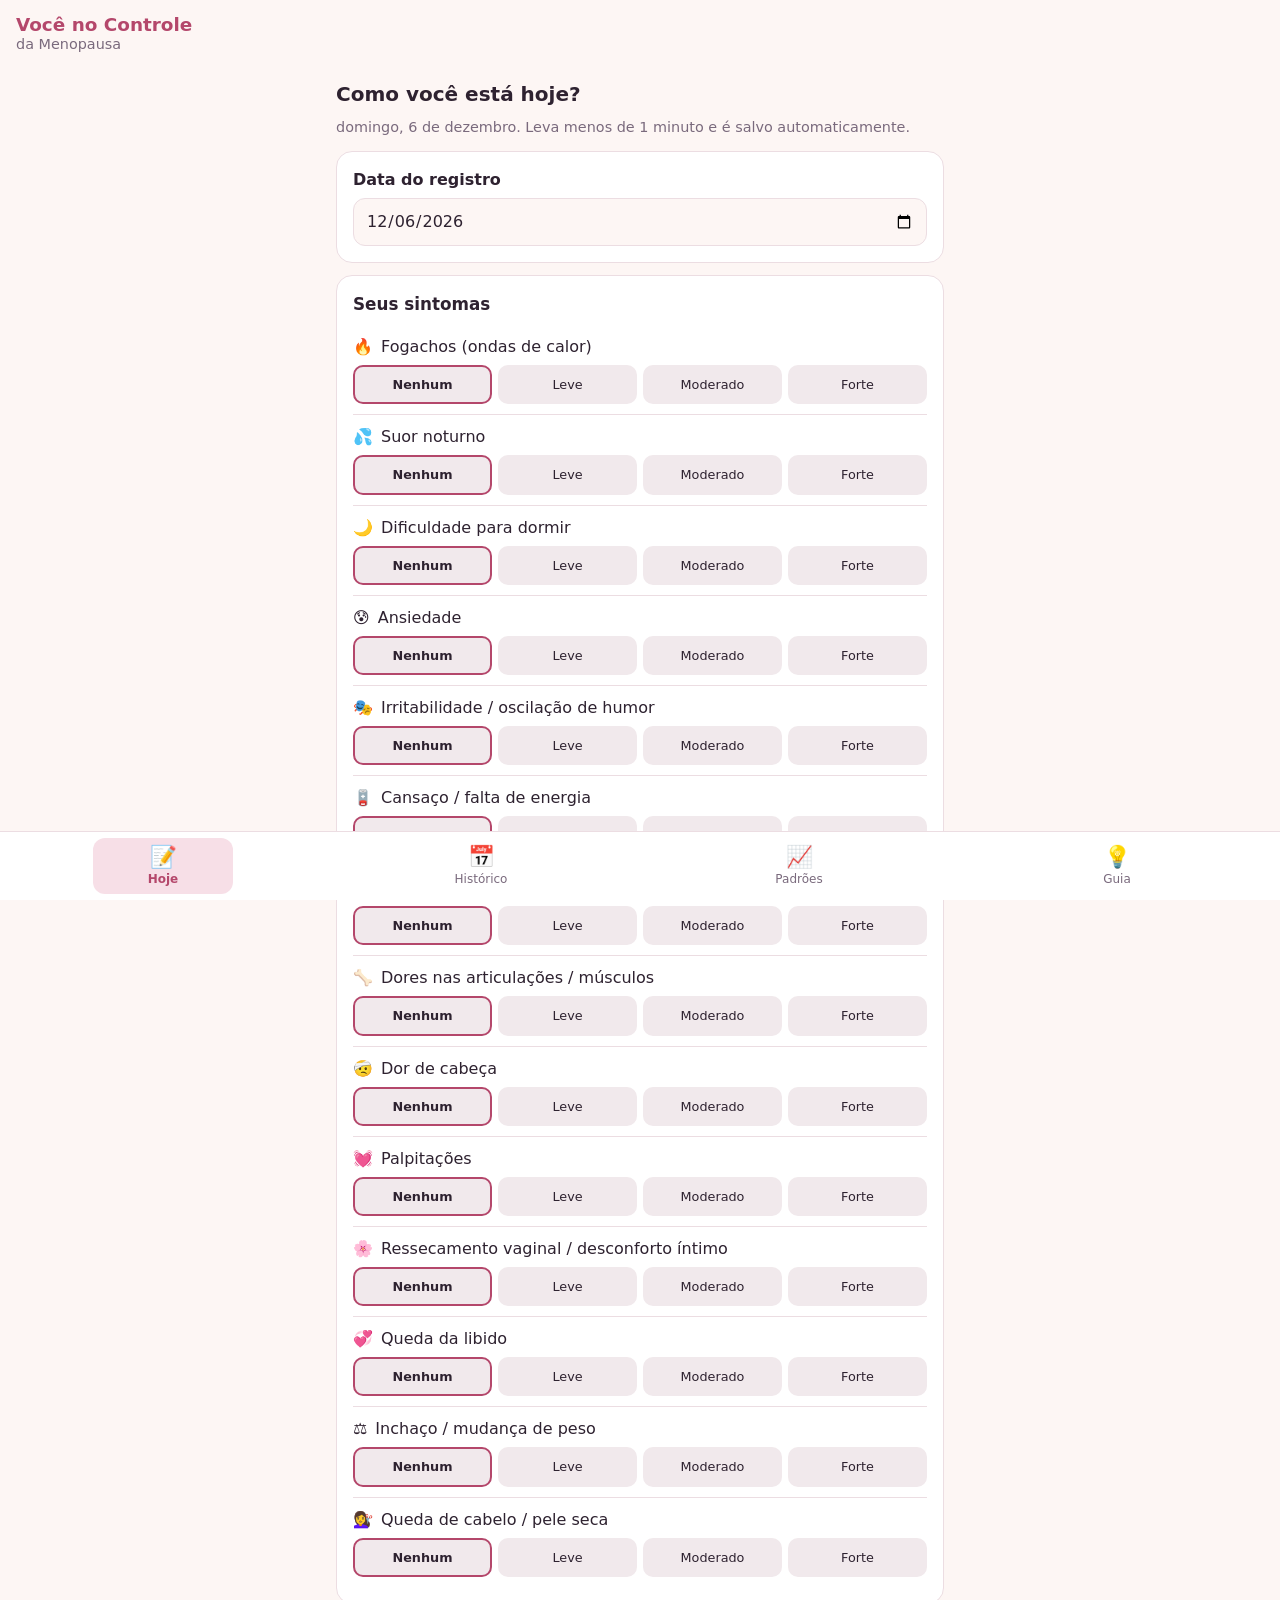
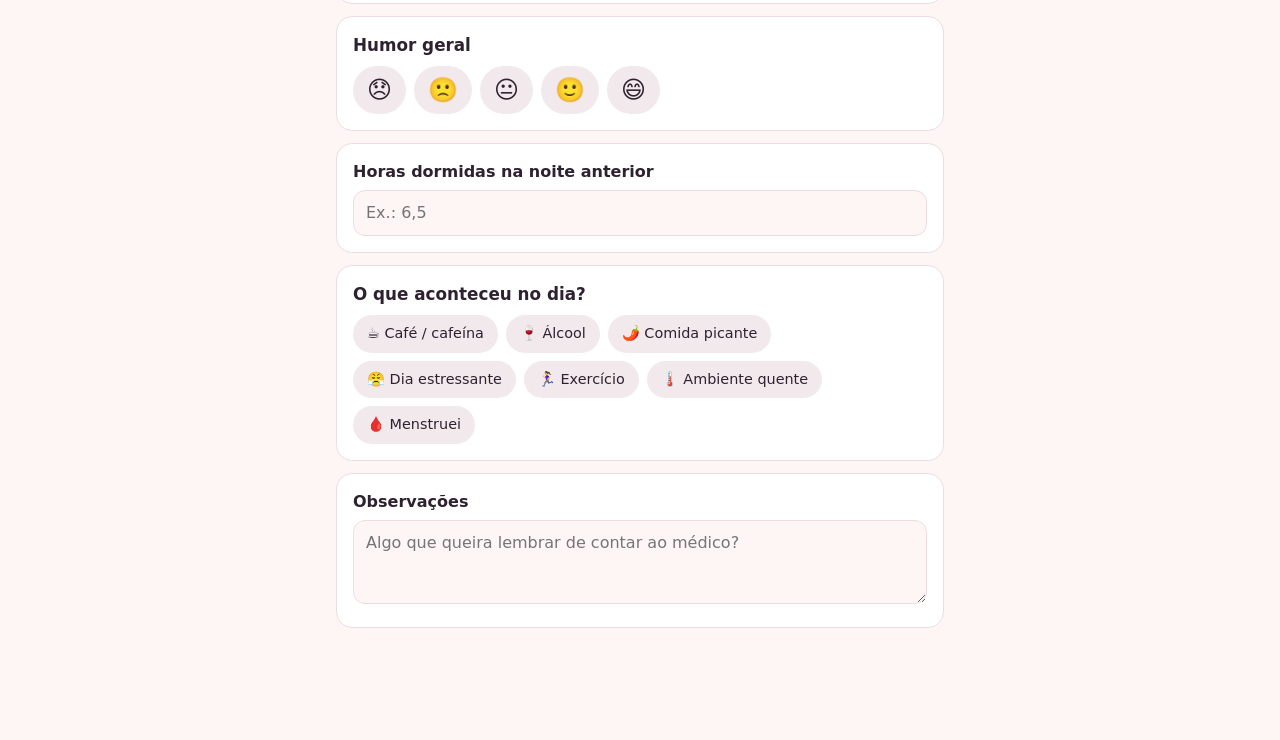
==== index.html @ 67b9ea37 "Adiciona app PWA de acompanhamento da menopausa Registro diário de sintomas, histórico com exportaçã" ====
<!doctype html>
<html lang="pt-BR">
<head>
  <meta charset="utf-8">
  <meta name="viewport" content="width=device-width, initial-scale=1, viewport-fit=cover">
  <meta name="theme-color" content="#b4476b">
  <meta name="description" content="Registre sintomas, identifique padrões e receba orientações claras sobre a menopausa.">
  <title>Você no Controle da Menopausa</title>
  <link rel="manifest" href="manifest.webmanifest">
  <link rel="icon" href="icon.svg" type="image/svg+xml">
  <link rel="apple-touch-icon" href="icon.svg">
  <link rel="stylesheet" href="styles.css">
</head>
<body>
  <header class="topbar">
    <h1>Você no Controle <span>da Menopausa</span></h1>
  </header>

  <main id="view" tabindex="-1"></main>

  <nav class="tabbar" aria-label="Navegação principal">
    <button data-tab="hoje" aria-label="Registro do dia"><i>📝</i>Hoje</button>
    <button data-tab="historico" aria-label="Histórico"><i>📅</i>Histórico</button>
    <button data-tab="padroes" aria-label="Padrões"><i>📈</i>Padrões</button>
    <button data-tab="guia" aria-label="Guia de orientações"><i>💡</i>Guia</button>
  </nav>

  <div id="toast" role="status" aria-live="polite"></div>
  <script src="app.js"></script>
</body>
</html>
---- styles.css ----
:root {
  --bg: #fdf6f4;
  --card: #ffffff;
  --text: #2e2230;
  --muted: #7a6a7d;
  --brand: #b4476b;
  --brand-soft: #f7dfe7;
  --ok: #3f8f6b;
  --warn: #c4572f;
  --border: #ecdde2;
  --lvl0: #f1e9ec;
  --lvl1: #f4c7d4;
  --lvl2: #e58aa6;
  --lvl3: #b4476b;
  --radius: 16px;
}
@media (prefers-color-scheme: dark) {
  :root {
    --bg: #1c1620;
    --card: #271f2c;
    --text: #f3e9f1;
    --muted: #b3a2b6;
    --brand: #e07a9c;
    --brand-soft: #3a2633;
    --ok: #6cc59b;
    --warn: #f08a5d;
    --border: #3a2f40;
    --lvl0: #342a39;
    --lvl1: #6e3a50;
    --lvl2: #b4527a;
    --lvl3: #e07a9c;
  }
}
* { box-sizing: border-box; }
html { -webkit-text-size-adjust: 100%; }
body {
  margin: 0;
  background: var(--bg);
  color: var(--text);
  font: 16px/1.5 system-ui, -apple-system, "Segoe UI", Roboto, sans-serif;
  padding-bottom: calc(76px + env(safe-area-inset-bottom));
}
.topbar {
  padding: 14px 16px 6px;
  padding-top: calc(14px + env(safe-area-inset-top));
}
.topbar h1 { margin: 0; font-size: 1.15rem; color: var(--brand); line-height: 1.2; }
.topbar h1 span { display: block; font-weight: 500; color: var(--muted); font-size: .9rem; }

main { max-width: 640px; margin: 0 auto; padding: 8px 16px 24px; outline: none; }
h2 { font-size: 1.25rem; margin: 12px 0 8px; }
h3 { font-size: 1.05rem; margin: 0 0 8px; }
p { margin: 0 0 10px; }
.muted { color: var(--muted); font-size: .9rem; }

.card {
  background: var(--card);
  border: 1px solid var(--border);
  border-radius: var(--radius);
  padding: 16px;
  margin: 12px 0;
}
.card.alert { border-color: var(--warn); }
.card.alert h3 { color: var(--warn); }

/* Bottom tab bar */
.tabbar {
  position: fixed; left: 0; right: 0; bottom: 0;
  display: flex; justify-content: space-around;
  background: var(--card);
  border-top: 1px solid var(--border);
  padding: 6px 4px calc(6px + env(safe-area-inset-bottom));
}
.tabbar button {
  flex: 1; max-width: 140px;
  background: none; border: 0; color: var(--muted);
  font: inherit; font-size: .75rem; padding: 6px 0; cursor: pointer;
  border-radius: 12px;
}
.tabbar button i { display: block; font-style: normal; font-size: 1.35rem; line-height: 1.2; }
.tabbar button.active { color: var(--brand); font-weight: 600; background: var(--brand-soft); }

/* Form controls */
label.field { display: block; font-weight: 600; margin-bottom: 6px; }
input[type=date], input[type=number], textarea {
  width: 100%; font: inherit; color: var(--text);
  background: var(--bg); border: 1px solid var(--border);
  border-radius: 12px; padding: 10px 12px;
}
textarea { min-height: 84px; resize: vertical; }
:focus-visible { outline: 3px solid var(--brand); outline-offset: 2px; }

.btn {
  font: inherit; font-weight: 600; cursor: pointer;
  background: var(--brand); color: #fff; border: 0;
  border-radius: 12px; padding: 10px 16px;
}
.btn.ghost { background: var(--brand-soft); color: var(--brand); }
.btn.danger { background: transparent; color: var(--warn); border: 1px solid var(--warn); }
.btn-row { display: flex; flex-wrap: wrap; gap: 8px; margin-top: 8px; }

/* Symptom rows */
.sym { padding: 10px 0; border-top: 1px solid var(--border); }
.sym:first-of-type { border-top: 0; }
.sym-name { display: flex; align-items: center; gap: 8px; margin-bottom: 6px; font-weight: 500; }
.seg { display: grid; grid-template-columns: repeat(4, 1fr); gap: 6px; }
.seg button {
  font: inherit; font-size: .8rem; padding: 8px 2px; cursor: pointer;
  background: var(--lvl0); color: var(--text);
  border: 2px solid transparent; border-radius: 10px;
}
.seg button[aria-pressed=true] { border-color: var(--brand); font-weight: 700; }
.seg button[data-v="1"][aria-pressed=true] { background: var(--lvl1); }
.seg button[data-v="2"][aria-pressed=true] { background: var(--lvl2); color: #fff; }
.seg button[data-v="3"][aria-pressed=true] { background: var(--lvl3); color: #fff; }

/* Chips (mood, triggers) */
.chips { display: flex; flex-wrap: wrap; gap: 8px; }
.chip {
  font: inherit; font-size: .9rem; cursor: pointer;
  background: var(--lvl0); color: var(--text);
  border: 2px solid transparent; border-radius: 999px; padding: 6px 12px;
}
.chip[aria-pressed=true] { background: var(--brand-soft); border-color: var(--brand); color: var(--brand); font-weight: 600; }
.moods .chip { font-size: 1.5rem; padding: 4px 12px; }

/* Lists */
.entry { display: flex; gap: 12px; align-items: flex-start; cursor: pointer; }
.entry .date { min-width: 52px; text-align: center; font-weight: 700; color: var(--brand); line-height: 1.1; }
.entry .date small { display: block; font-weight: 500; color: var(--muted); text-transform: uppercase; font-size: .7rem; }
.entry .body { flex: 1; min-width: 0; }
.tag { display: inline-block; font-size: .78rem; background: var(--brand-soft); color: var(--brand); border-radius: 999px; padding: 1px 8px; margin: 2px 4px 2px 0; }
.score { font-weight: 700; }

/* Bars */
.bar-row { display: grid; grid-template-columns: minmax(90px, 36%) 1fr 34px; gap: 8px; align-items: center; margin: 6px 0; font-size: .9rem; }
.bar { height: 12px; background: var(--lvl0); border-radius: 999px; overflow: hidden; }
.bar > b { display: block; height: 100%; background: var(--brand); border-radius: 999px; }
.bar-row .n { text-align: right; color: var(--muted); }

.spark { display: flex; align-items: flex-end; gap: 3px; height: 70px; }
.spark span { flex: 1; background: var(--lvl2); border-radius: 3px 3px 0 0; min-height: 3px; }
.spark span.empty { background: var(--lvl0); }

.stats { display: grid; grid-template-columns: repeat(3, 1fr); gap: 8px; text-align: center; }
.stats b { display: block; font-size: 1.6rem; color: var(--brand); }
.stats span { font-size: .78rem; color: var(--muted); }

details.tip { border-top: 1px solid var(--border); padding: 10px 0; }
details.tip:first-of-type { border-top: 0; }
details.tip summary { cursor: pointer; font-weight: 600; }
details.tip ul { margin: 8px 0 0; padding-left: 20px; }
details.tip li { margin-bottom: 4px; }

#toast {
  position: fixed; left: 50%; bottom: calc(86px + env(safe-area-inset-bottom));
  transform: translateX(-50%) translateY(20px);
  background: var(--text); color: var(--bg);
  padding: 8px 16px; border-radius: 999px; font-size: .9rem;
  opacity: 0; pointer-events: none; transition: .25s;
}
#toast.show { opacity: 1; transform: translateX(-50%); }

@media print {
  .tabbar, .topbar, #toast, .btn-row { display: none; }
  body { background: #fff; color: #000; padding: 0; }
  .card { break-inside: avoid; }
}
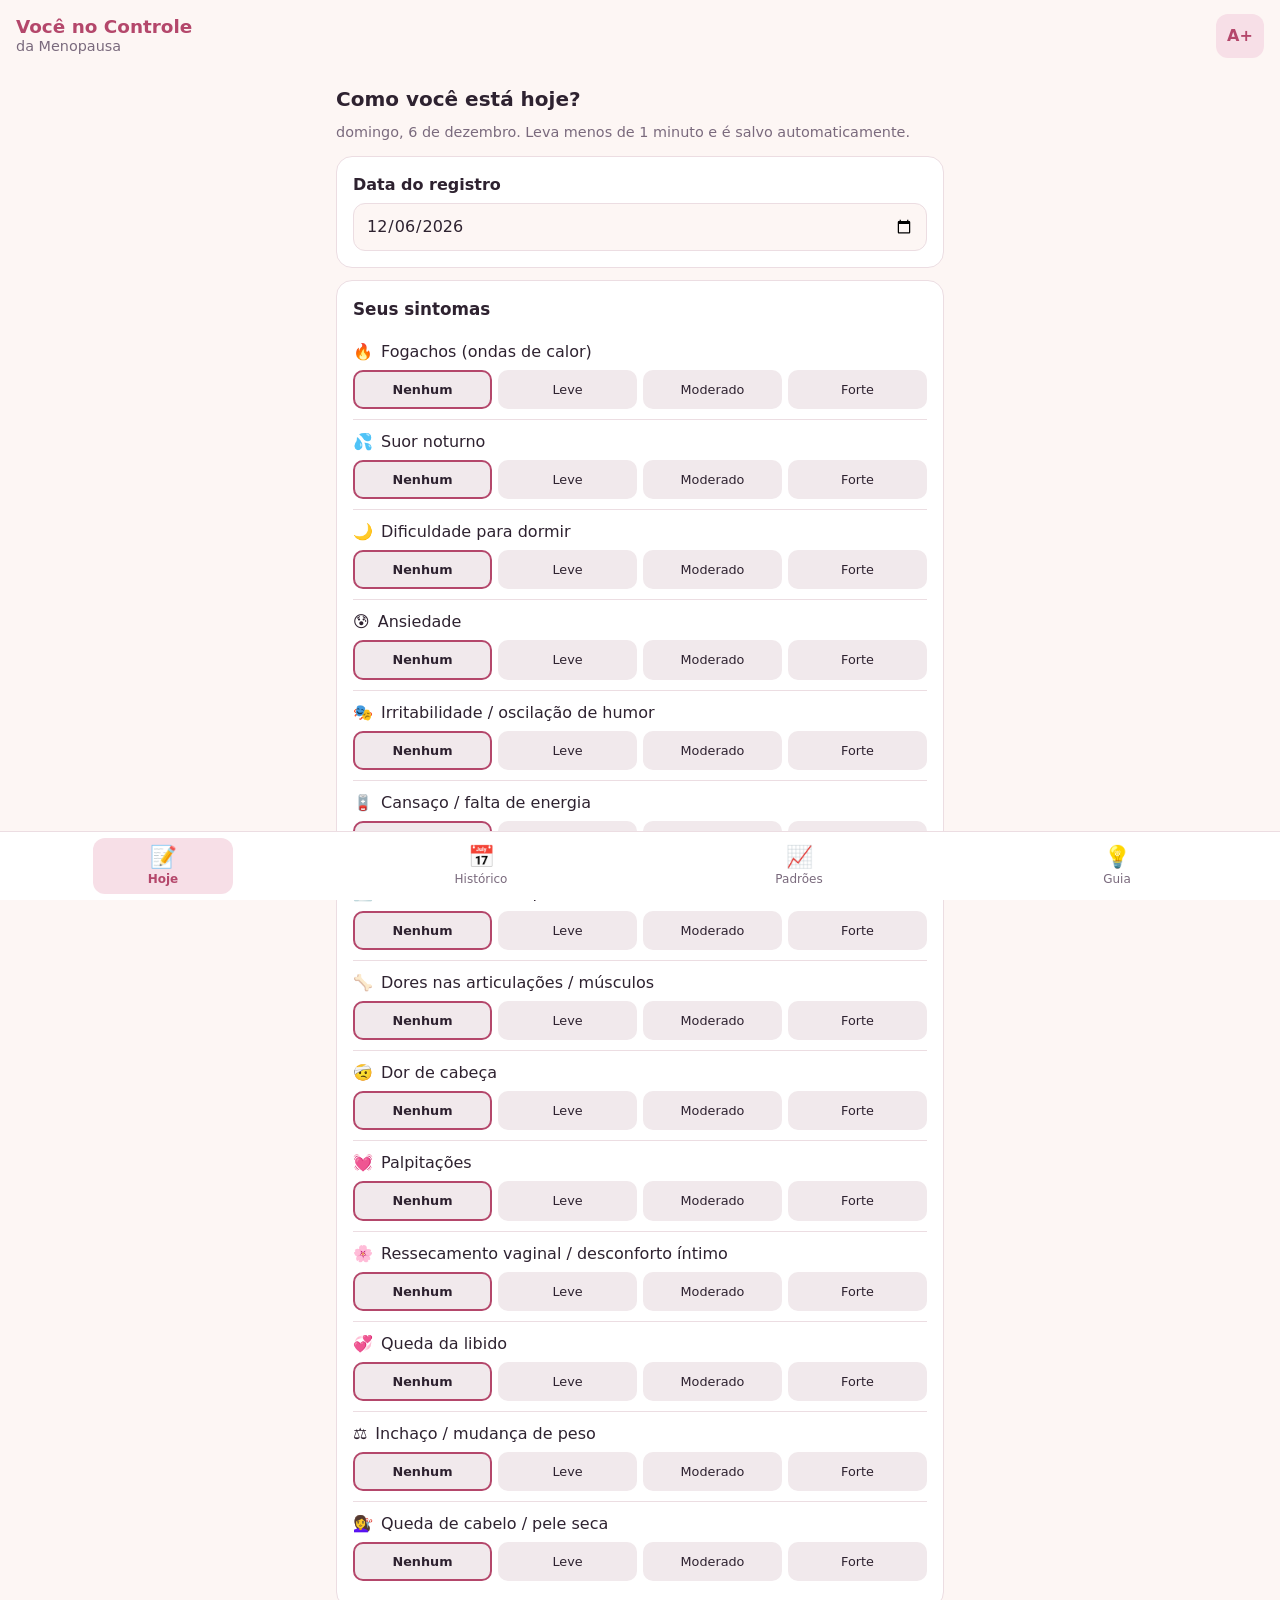
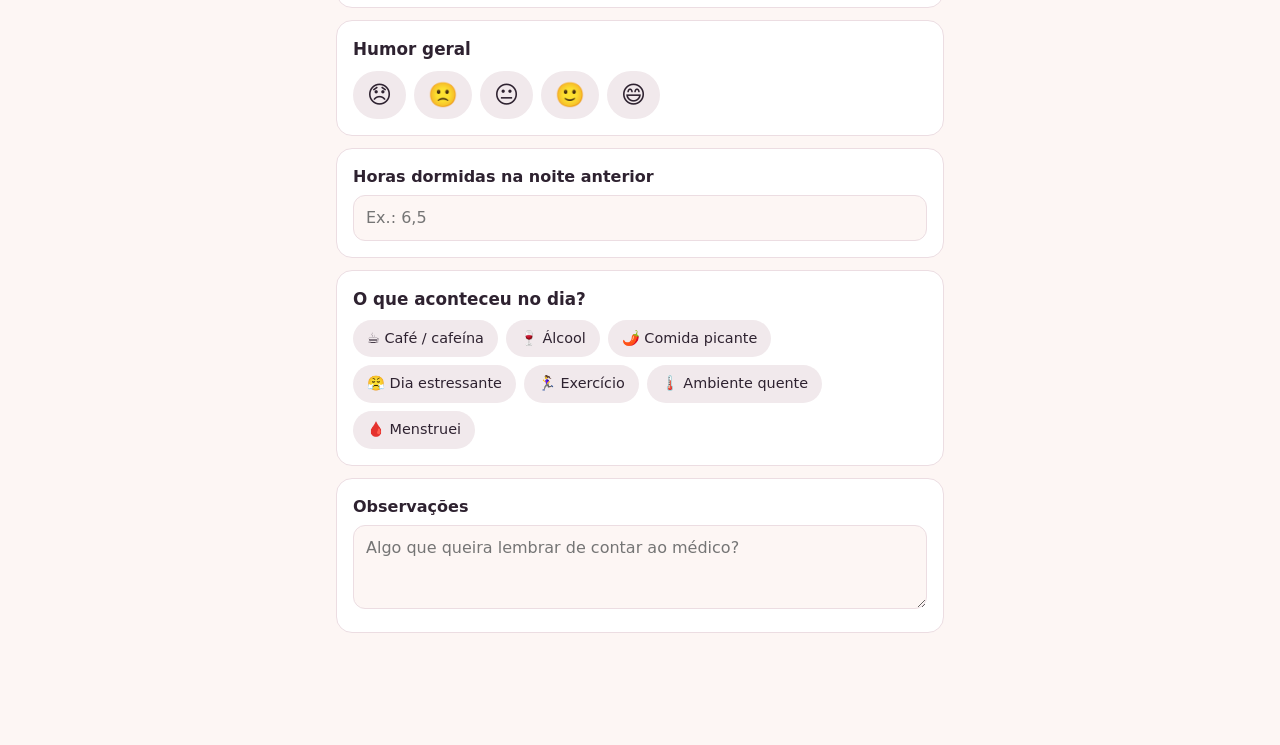
==== commit 794b0c10: "Acessibilidade, privacidade e telefones de emergência - Botão para aumentar o tamanho do texto (norm" ====
--- a/index.html
+++ b/index.html
@@ -14,6 +14,7 @@
 <body>
   <header class="topbar">
     <h1>Você no Controle <span>da Menopausa</span></h1>
+    <button id="text-size" class="size-btn" type="button" aria-label="Alterar tamanho do texto">A+</button>
   </header>
 
   <main id="view" tabindex="-1"></main>
--- a/styles.css
+++ b/styles.css
@@ -10,7 +10,7 @@
   --border: #ecdde2;
   --lvl0: #f1e9ec;
   --lvl1: #f4c7d4;
-  --lvl2: #e58aa6;
+  --lvl2: #c24d75;
   --lvl3: #b4476b;
   --radius: 16px;
 }
@@ -33,14 +33,17 @@
 }
 * { box-sizing: border-box; }
 html { -webkit-text-size-adjust: 100%; }
+html[data-size="large"] { font-size: 19px; }
+html[data-size="xlarge"] { font-size: 22px; }
 body {
   margin: 0;
   background: var(--bg);
   color: var(--text);
-  font: 16px/1.5 system-ui, -apple-system, "Segoe UI", Roboto, sans-serif;
+  font: 1rem/1.5 system-ui, -apple-system, "Segoe UI", Roboto, sans-serif;
   padding-bottom: calc(76px + env(safe-area-inset-bottom));
 }
 .topbar {
+  display: flex; align-items: center; justify-content: space-between; gap: 12px;
   padding: 14px 16px 6px;
   padding-top: calc(14px + env(safe-area-inset-top));
 }
@@ -166,3 +169,9 @@
   body { background: #fff; color: #000; padding: 0; }
   .card { break-inside: avoid; }
 }
+
+.size-btn {
+  font: inherit; font-weight: 700; cursor: pointer; flex: none;
+  background: var(--brand-soft); color: var(--brand);
+  border: 0; border-radius: 12px; min-width: 48px; min-height: 44px;
+}
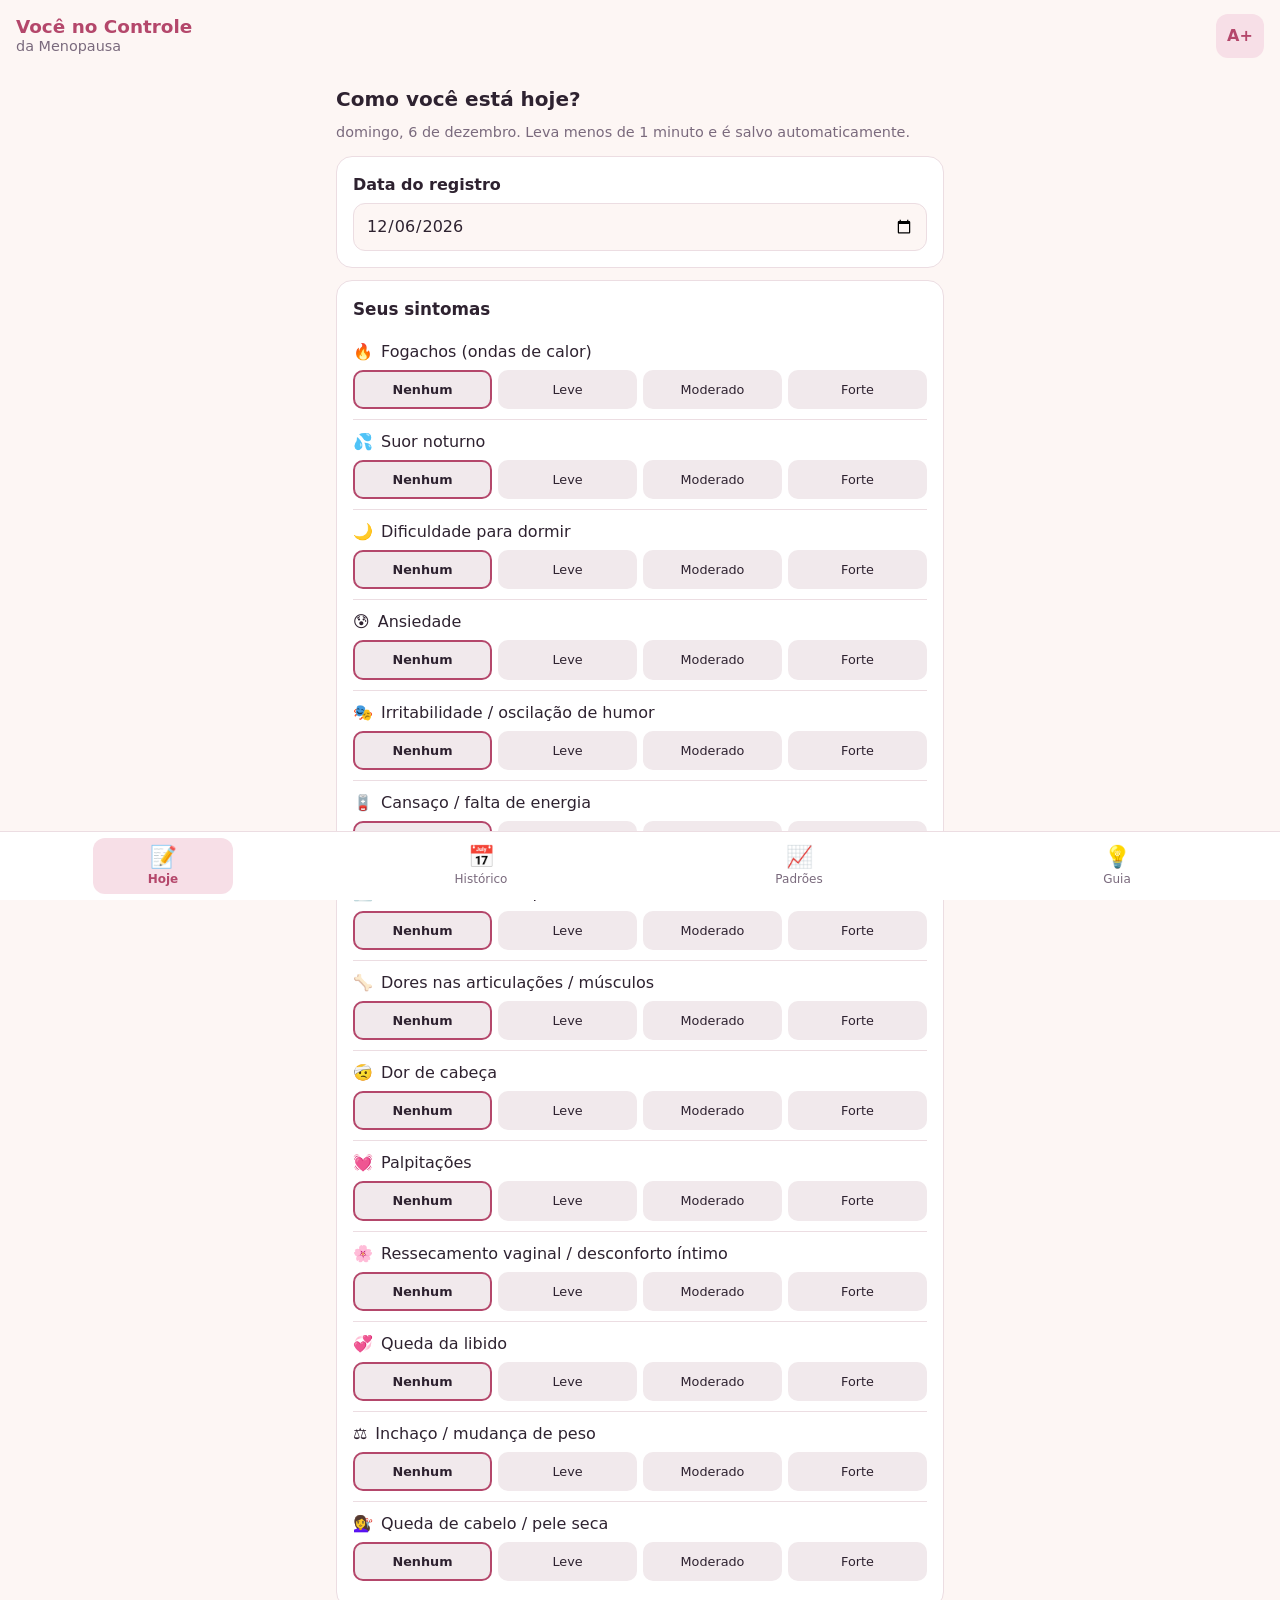
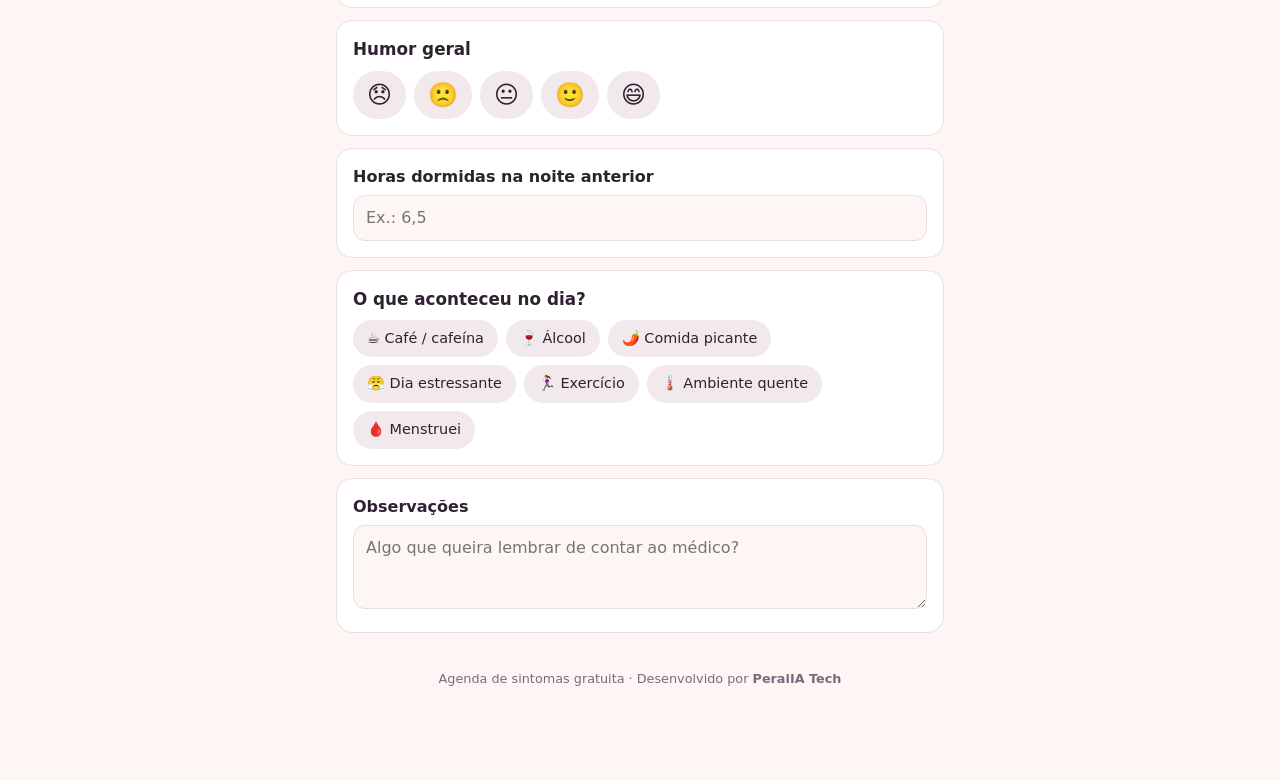
==== commit 3877d9a1: "Adiciona crédito PeralIA Tech, licença MIT e posicionamento como agenda de sintomas gratuita Co-Auth" ====
--- a/index.html
+++ b/index.html
@@ -4,7 +4,7 @@
   <meta charset="utf-8">
   <meta name="viewport" content="width=device-width, initial-scale=1, viewport-fit=cover">
   <meta name="theme-color" content="#b4476b">
-  <meta name="description" content="Registre sintomas, identifique padrões e receba orientações claras sobre a menopausa.">
+  <meta name="description" content="Agenda de sintomas gratuita para acompanhar a menopausa: registre, identifique padrões e receba orientações. Desenvolvido por PeralIA Tech.">
   <title>Você no Controle da Menopausa</title>
   <link rel="manifest" href="manifest.webmanifest">
   <link rel="icon" href="icon.svg" type="image/svg+xml">
@@ -19,6 +19,10 @@
 
   <main id="view" tabindex="-1"></main>
 
+  <footer class="credit">
+    Agenda de sintomas gratuita · Desenvolvido por <b>PeralIA Tech</b>
+  </footer>
+
   <nav class="tabbar" aria-label="Navegação principal">
     <button data-tab="hoje" aria-label="Registro do dia"><i>📝</i>Hoje</button>
     <button data-tab="historico" aria-label="Histórico"><i>📅</i>Histórico</button>
--- a/styles.css
+++ b/styles.css
@@ -65,6 +65,8 @@
 }
 .card.alert { border-color: var(--warn); }
 .card.alert h3 { color: var(--warn); }
+
+.credit { max-width: 640px; margin: 0 auto; padding: 0 16px 16px; text-align: center; font-size: .8rem; color: var(--muted); }
 
 /* Bottom tab bar */
 .tabbar {
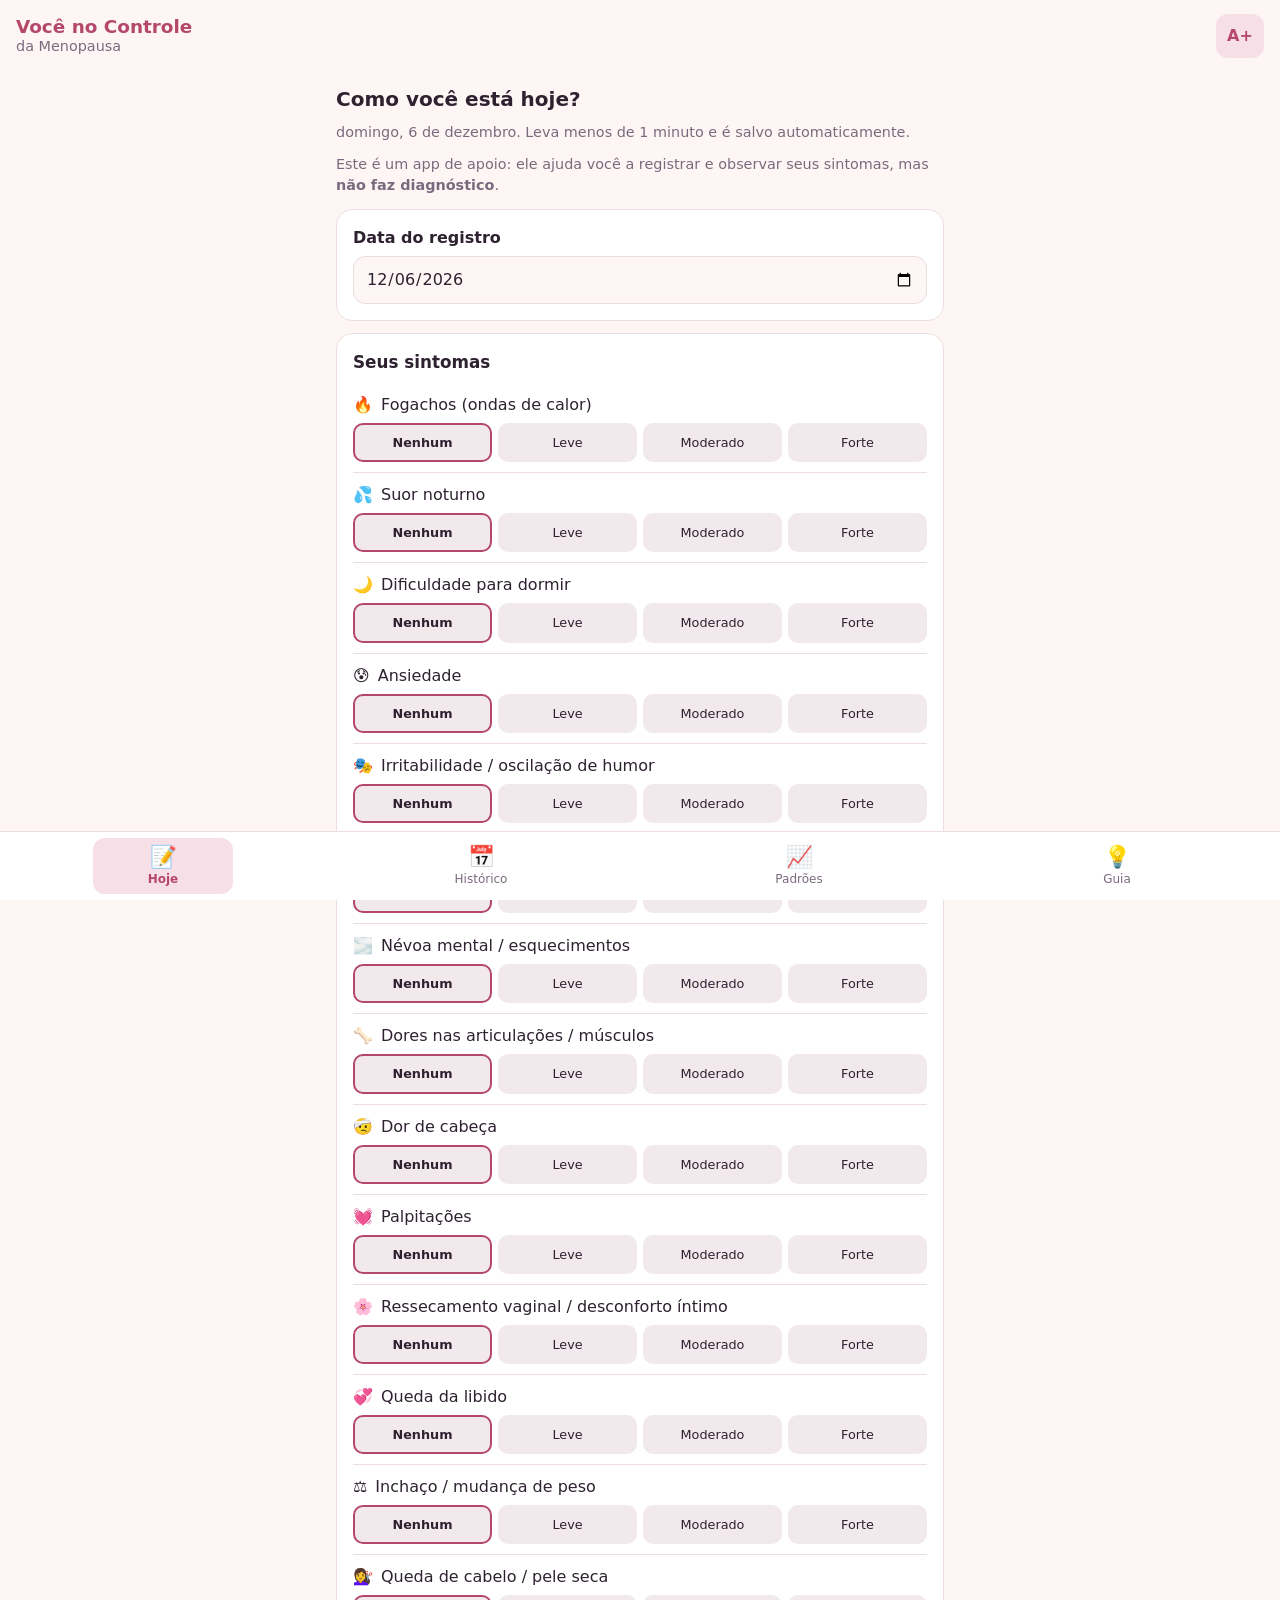
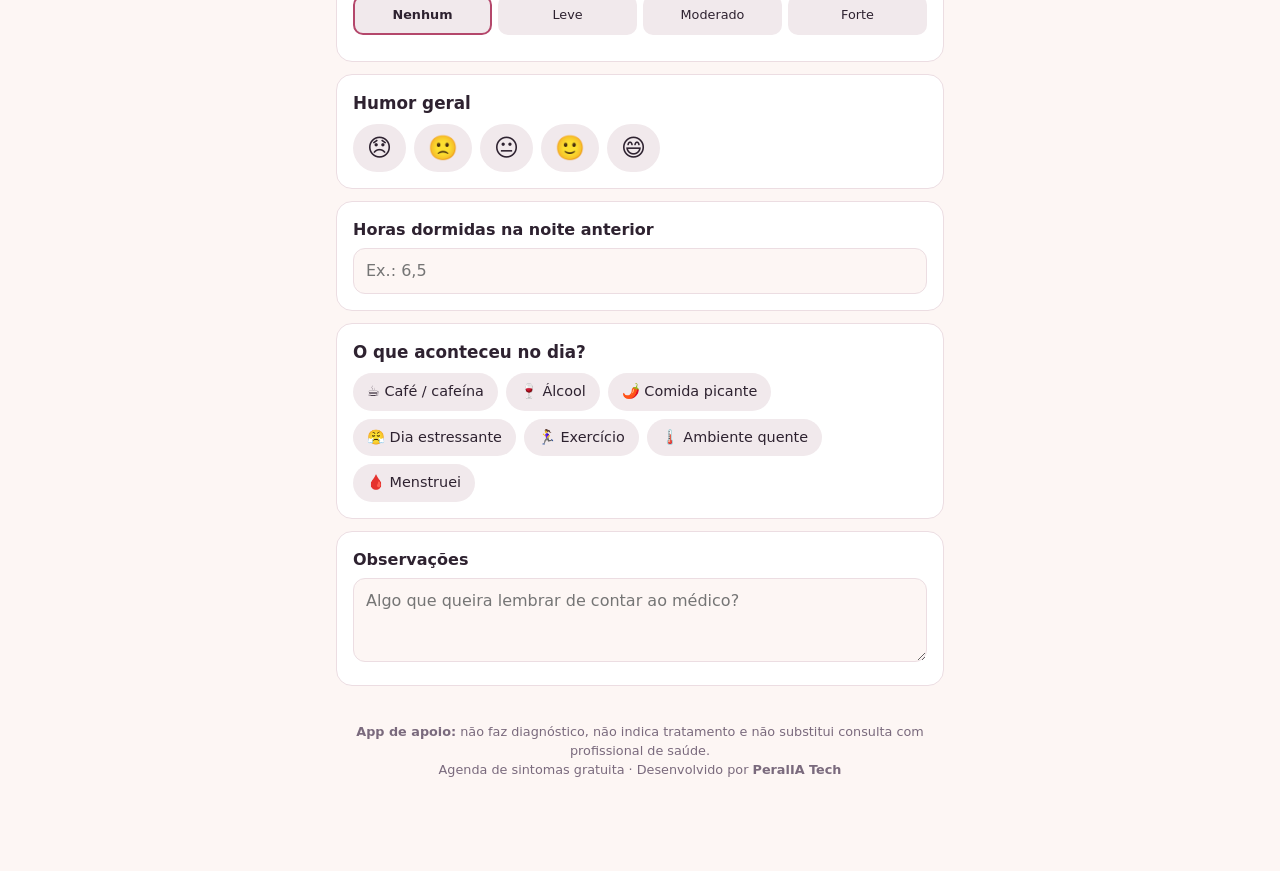
==== commit cac75ac5: "Reforça que é app de apoio: sem diagnóstico nem indicação de tratamento Co-Authored-By: Claude Sonne" ====
--- a/index.html
+++ b/index.html
@@ -20,6 +20,7 @@
   <main id="view" tabindex="-1"></main>
 
   <footer class="credit">
+    <b>App de apoio:</b> não faz diagnóstico, não indica tratamento e não substitui consulta com profissional de saúde.<br>
     Agenda de sintomas gratuita · Desenvolvido por <b>PeralIA Tech</b>
   </footer>
 
